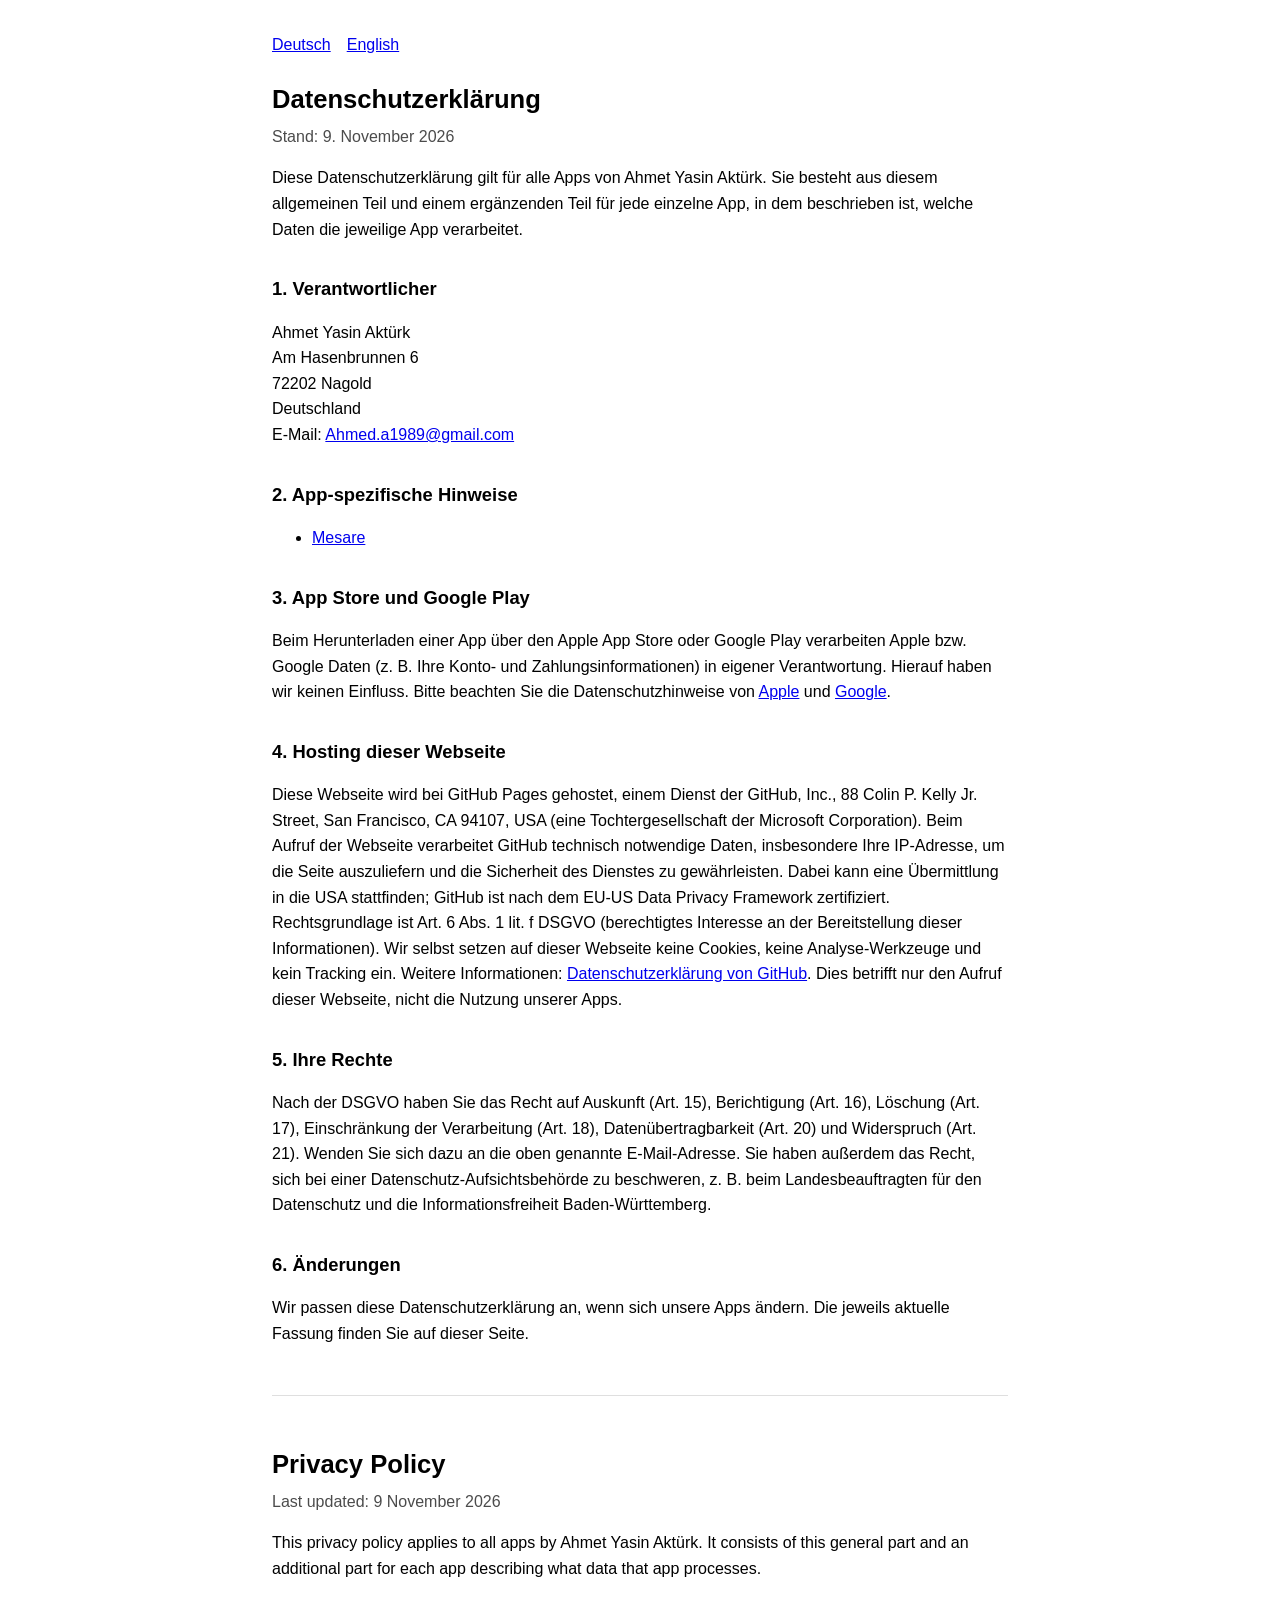
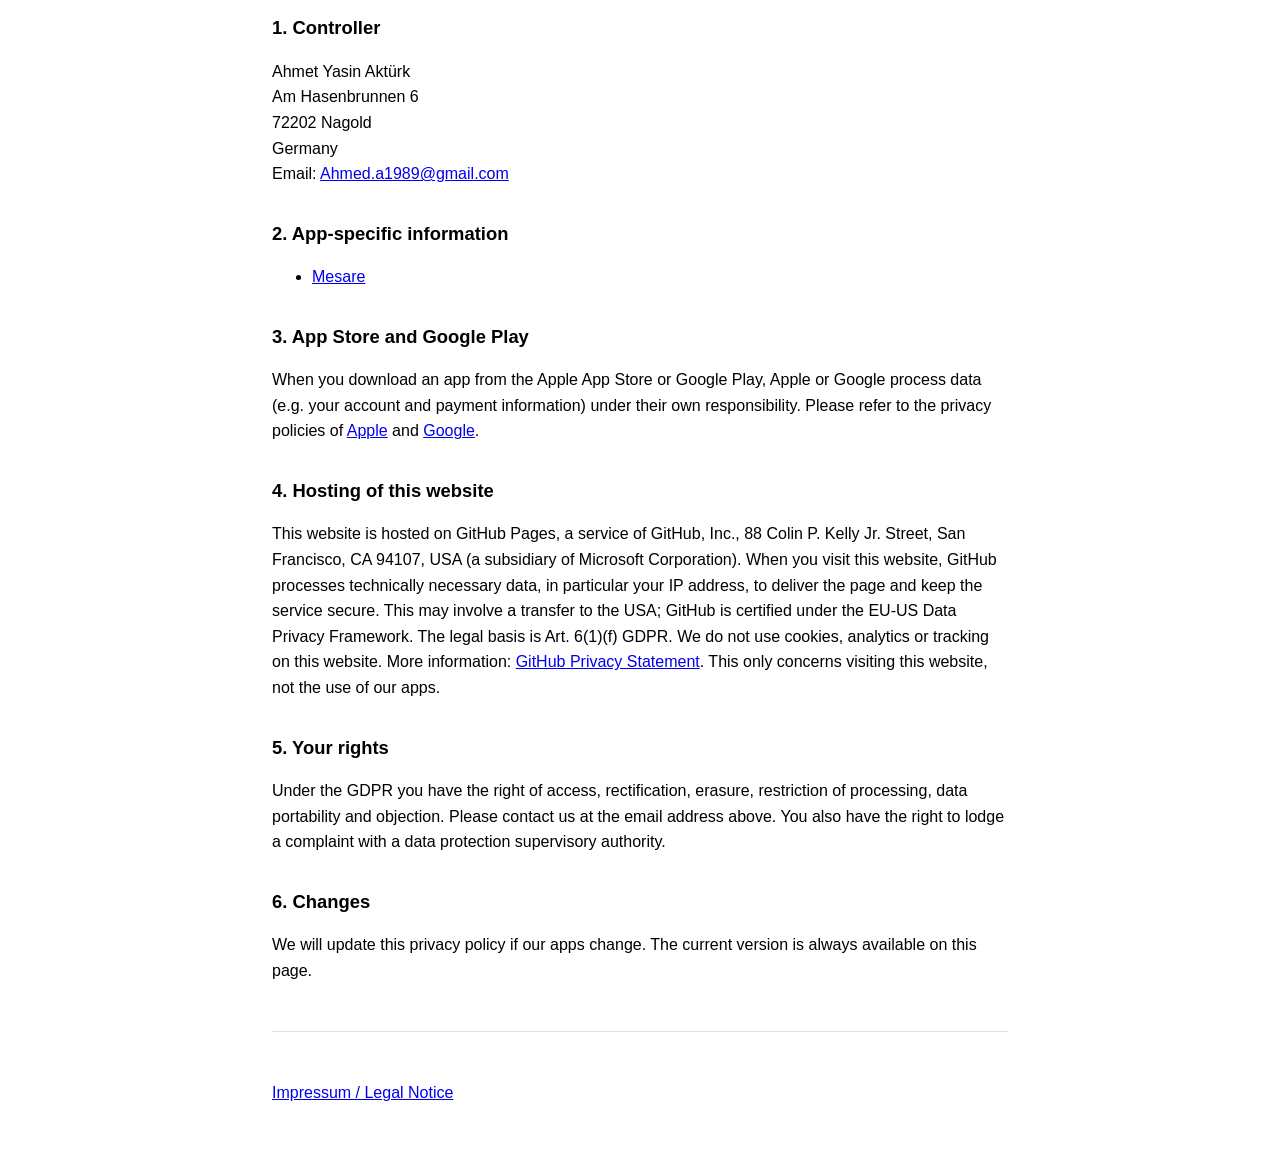
==== datenschutz/index.html @ 158be067 "Datenschutzerklärung und Impressum für alle Apps, mit Mesare Co-Authored-By: Claude Opus 5.5 <norepl" ====
<!doctype html>
<html lang="de">
<head>
<meta charset="utf-8">
<meta name="viewport" content="width=device-width, initial-scale=1">
<title>Datenschutzerklärung / Privacy Policy</title>
<link rel="stylesheet" href="../style.css">
</head>
<body>
<nav><a href="#de">Deutsch</a><a href="#en">English</a></nav>

<section id="de">
<h1>Datenschutzerklärung</h1>
<p class="stand">Stand: 9. November 2026</p>
<p>Diese Datenschutzerklärung gilt für alle Apps von Ahmet Yasin Aktürk. Sie besteht aus diesem allgemeinen Teil und einem ergänzenden Teil für jede einzelne App, in dem beschrieben ist, welche Daten die jeweilige App verarbeitet.</p>

<h2>1. Verantwortlicher</h2>
<p>
Ahmet Yasin Aktürk<br>
Am Hasenbrunnen 6<br>
72202 Nagold<br>
Deutschland<br>
E-Mail: <a href="mailto:Ahmed.a1989@gmail.com">Ahmed.a1989@gmail.com</a>
</p>

<h2>2. App-spezifische Hinweise</h2>
<ul>
  <li><a href="mesare/index.html">Mesare</a></li>
</ul>

<h2>3. App Store und Google Play</h2>
<p>Beim Herunterladen einer App über den Apple App Store oder Google Play verarbeiten Apple bzw. Google Daten (z. B. Ihre Konto- und Zahlungsinformationen) in eigener Verantwortung. Hierauf haben wir keinen Einfluss. Bitte beachten Sie die Datenschutzhinweise von <a href="https://www.apple.com/de/legal/privacy/">Apple</a> und <a href="https://policies.google.com/privacy?hl=de">Google</a>.</p>

<h2>4. Hosting dieser Webseite</h2>
<p>Diese Webseite wird bei GitHub Pages gehostet, einem Dienst der GitHub, Inc., 88 Colin P. Kelly Jr. Street, San Francisco, CA 94107, USA (eine Tochtergesellschaft der Microsoft Corporation). Beim Aufruf der Webseite verarbeitet GitHub technisch notwendige Daten, insbesondere Ihre IP-Adresse, um die Seite auszuliefern und die Sicherheit des Dienstes zu gewährleisten. Dabei kann eine Übermittlung in die USA stattfinden; GitHub ist nach dem EU-US Data Privacy Framework zertifiziert. Rechtsgrundlage ist Art. 6 Abs. 1 lit. f DSGVO (berechtigtes Interesse an der Bereitstellung dieser Informationen). Wir selbst setzen auf dieser Webseite keine Cookies, keine Analyse-Werkzeuge und kein Tracking ein. Weitere Informationen: <a href="https://docs.github.com/de/site-policy/privacy-policies/github-general-privacy-statement">Datenschutzerklärung von GitHub</a>. Dies betrifft nur den Aufruf dieser Webseite, nicht die Nutzung unserer Apps.</p>

<h2>5. Ihre Rechte</h2>
<p>Nach der DSGVO haben Sie das Recht auf Auskunft (Art. 15), Berichtigung (Art. 16), Löschung (Art. 17), Einschränkung der Verarbeitung (Art. 18), Datenübertragbarkeit (Art. 20) und Widerspruch (Art. 21). Wenden Sie sich dazu an die oben genannte E-Mail-Adresse. Sie haben außerdem das Recht, sich bei einer Datenschutz-Aufsichtsbehörde zu beschweren, z. B. beim Landesbeauftragten für den Datenschutz und die Informationsfreiheit Baden-Württemberg.</p>

<h2>6. Änderungen</h2>
<p>Wir passen diese Datenschutzerklärung an, wenn sich unsere Apps ändern. Die jeweils aktuelle Fassung finden Sie auf dieser Seite.</p>
</section>

<hr>

<section id="en" lang="en">
<h1>Privacy Policy</h1>
<p class="stand">Last updated: 9 November 2026</p>
<p>This privacy policy applies to all apps by Ahmet Yasin Aktürk. It consists of this general part and an additional part for each app describing what data that app processes.</p>

<h2>1. Controller</h2>
<p>
Ahmet Yasin Aktürk<br>
Am Hasenbrunnen 6<br>
72202 Nagold<br>
Germany<br>
Email: <a href="mailto:Ahmed.a1989@gmail.com">Ahmed.a1989@gmail.com</a>
</p>

<h2>2. App-specific information</h2>
<ul>
  <li><a href="mesare/index.html#en">Mesare</a></li>
</ul>

<h2>3. App Store and Google Play</h2>
<p>When you download an app from the Apple App Store or Google Play, Apple or Google process data (e.g. your account and payment information) under their own responsibility. Please refer to the privacy policies of <a href="https://www.apple.com/legal/privacy/">Apple</a> and <a href="https://policies.google.com/privacy">Google</a>.</p>

<h2>4. Hosting of this website</h2>
<p>This website is hosted on GitHub Pages, a service of GitHub, Inc., 88 Colin P. Kelly Jr. Street, San Francisco, CA 94107, USA (a subsidiary of Microsoft Corporation). When you visit this website, GitHub processes technically necessary data, in particular your IP address, to deliver the page and keep the service secure. This may involve a transfer to the USA; GitHub is certified under the EU-US Data Privacy Framework. The legal basis is Art. 6(1)(f) GDPR. We do not use cookies, analytics or tracking on this website. More information: <a href="https://docs.github.com/en/site-policy/privacy-policies/github-general-privacy-statement">GitHub Privacy Statement</a>. This only concerns visiting this website, not the use of our apps.</p>

<h2>5. Your rights</h2>
<p>Under the GDPR you have the right of access, rectification, erasure, restriction of processing, data portability and objection. Please contact us at the email address above. You also have the right to lodge a complaint with a data protection supervisory authority.</p>

<h2>6. Changes</h2>
<p>We will update this privacy policy if our apps change. The current version is always available on this page.</p>
</section>
<hr>
<p><a href="../impressum/index.html">Impressum / Legal Notice</a></p>
</body>
</html>
---- style.css ----
:root { color-scheme: light dark; }
body { font-family: -apple-system, BlinkMacSystemFont, "Segoe UI", Roboto, sans-serif; line-height: 1.6; max-width: 46rem; margin: 0 auto; padding: 2rem 1rem; }
h1 { font-size: 1.6rem; margin-bottom: .25rem; }
h2 { font-size: 1.15rem; margin-top: 2rem; }
.stand { opacity: .7; margin-top: 0; }
nav a { margin-right: 1rem; }
hr { margin: 3rem 0; border: none; border-top: 1px solid #8884; }
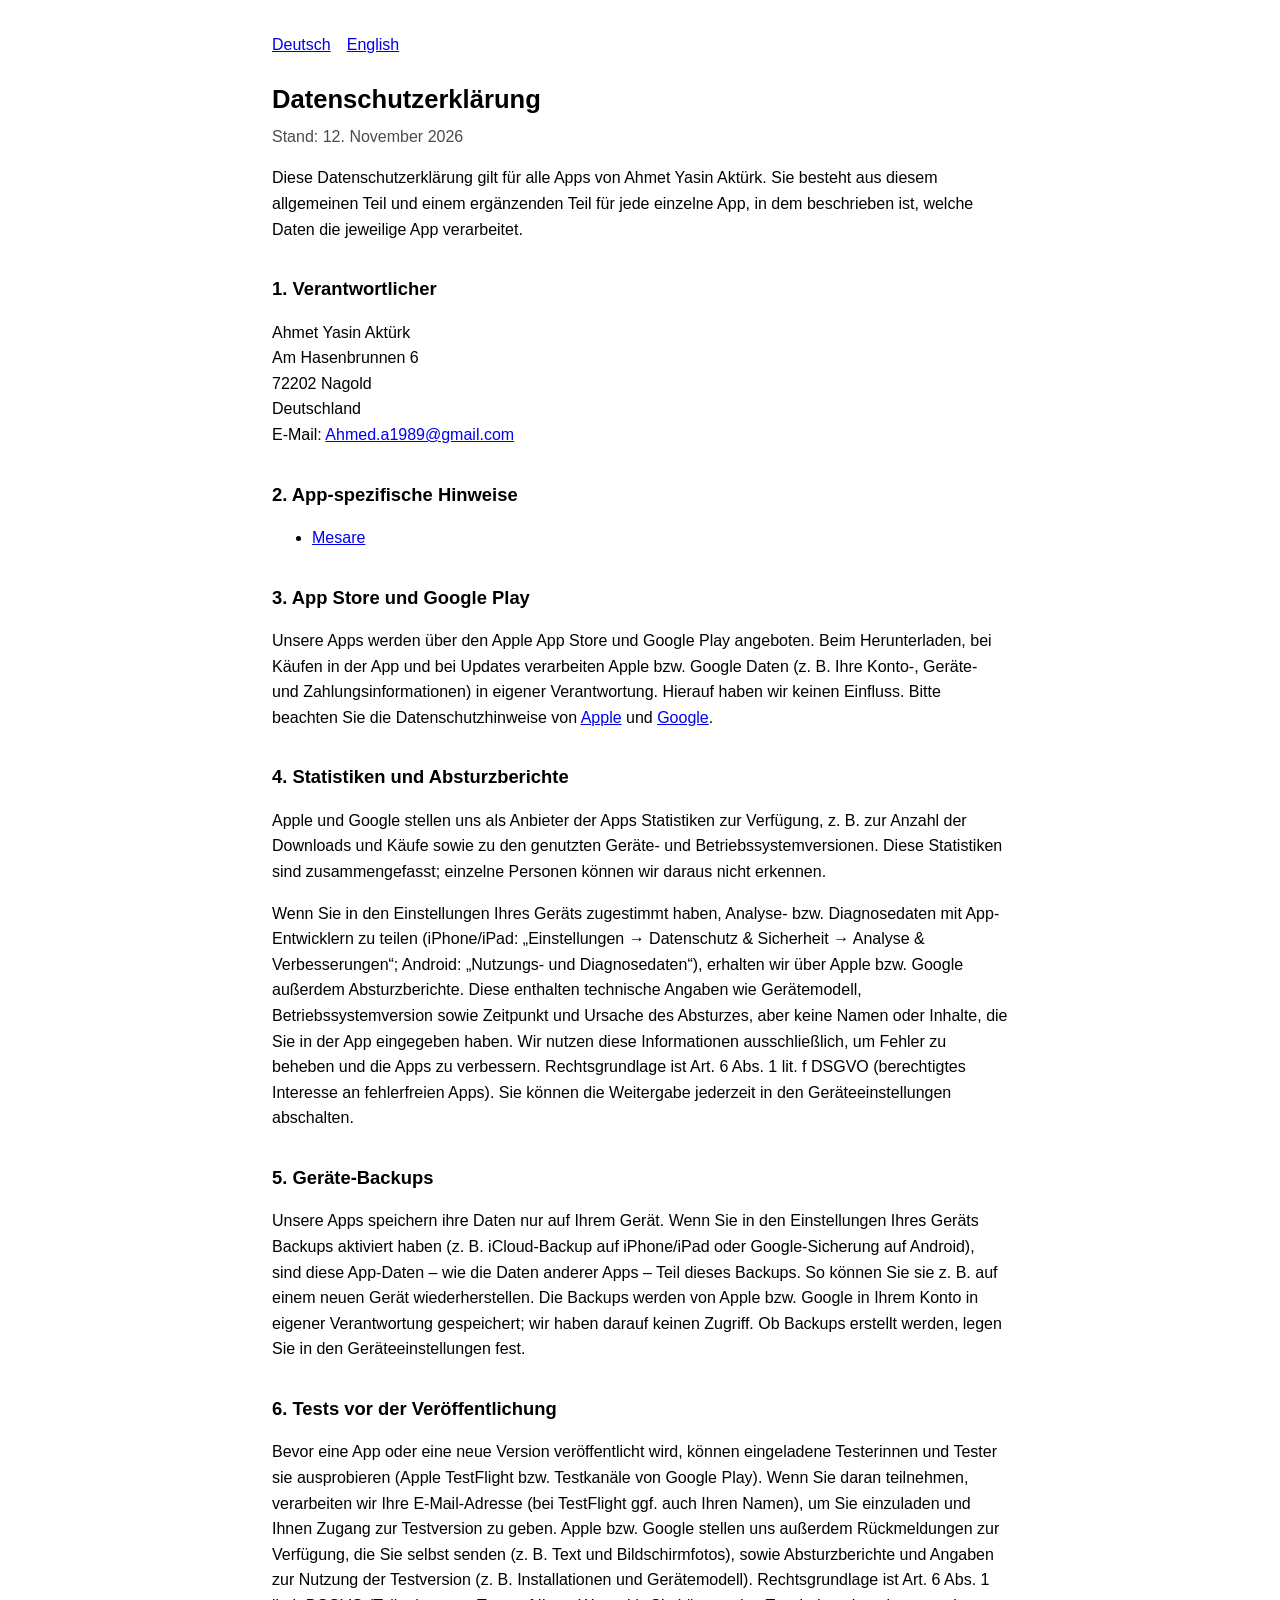
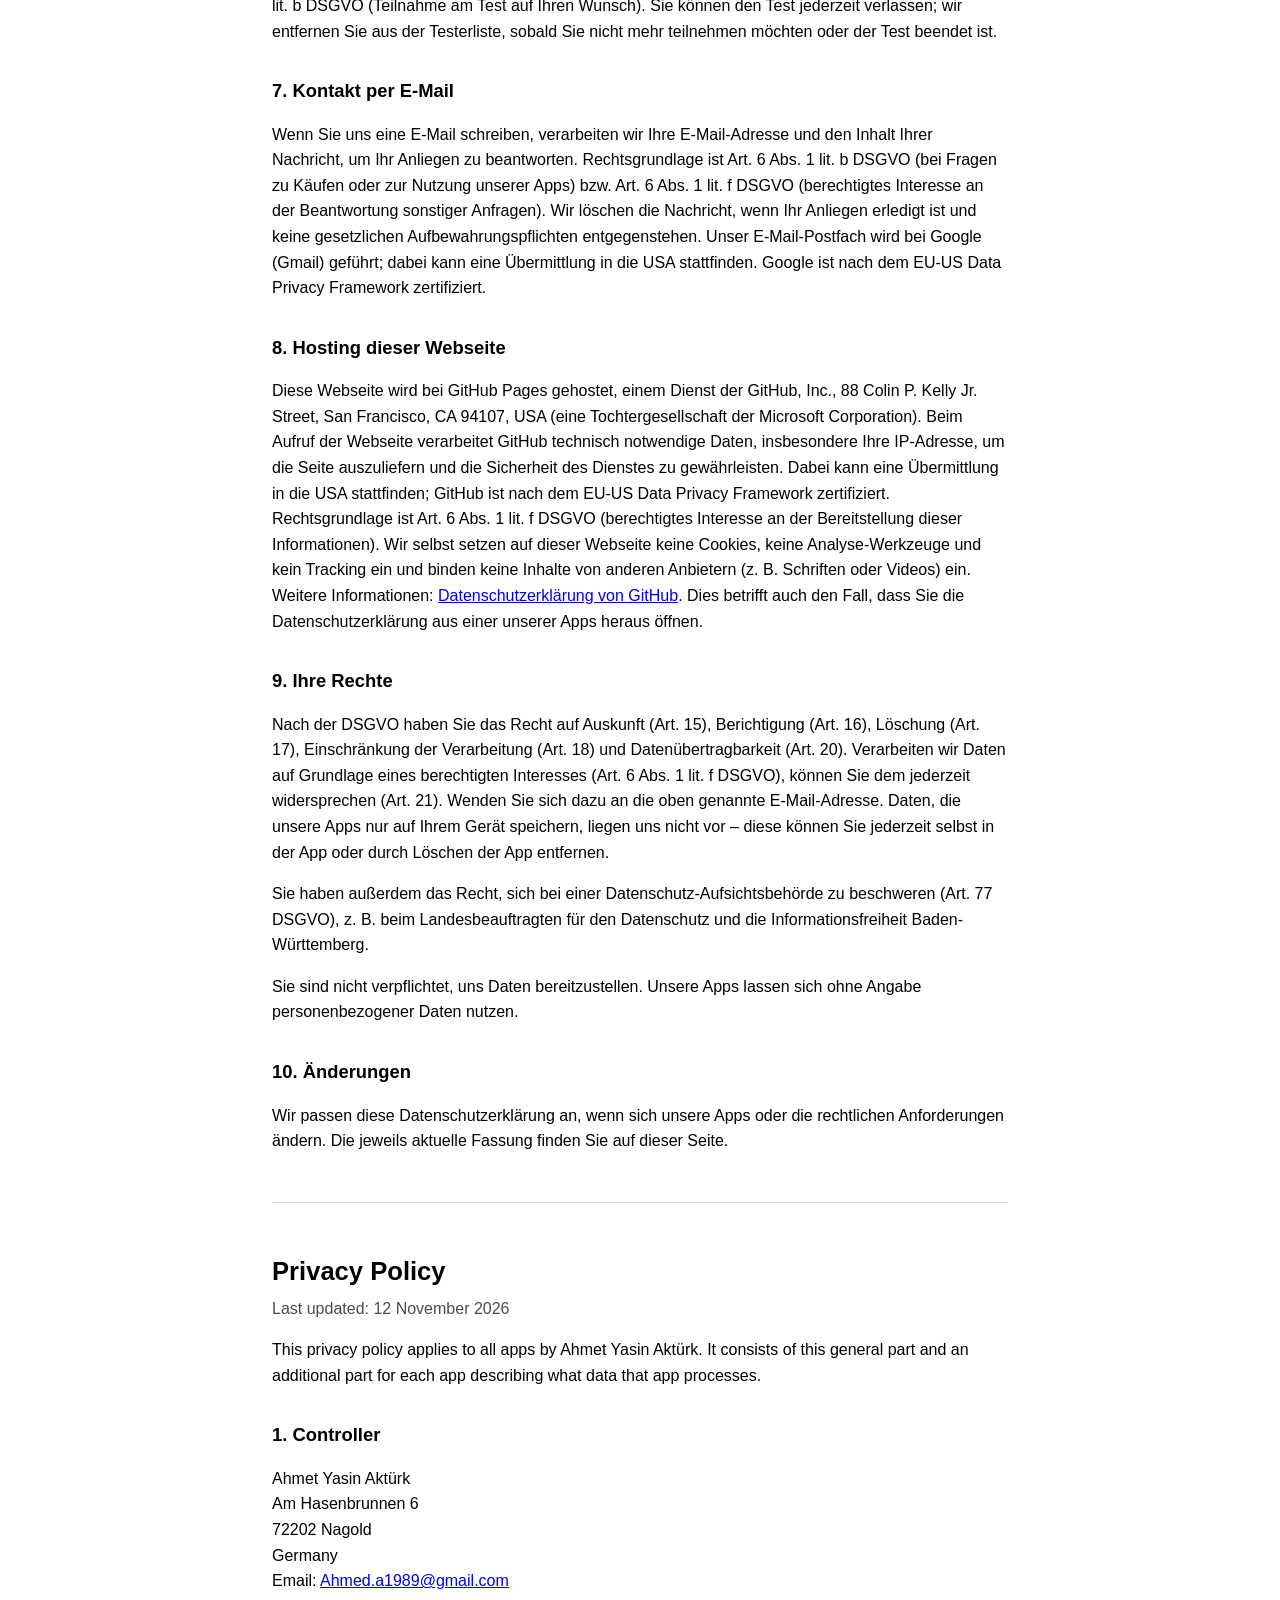
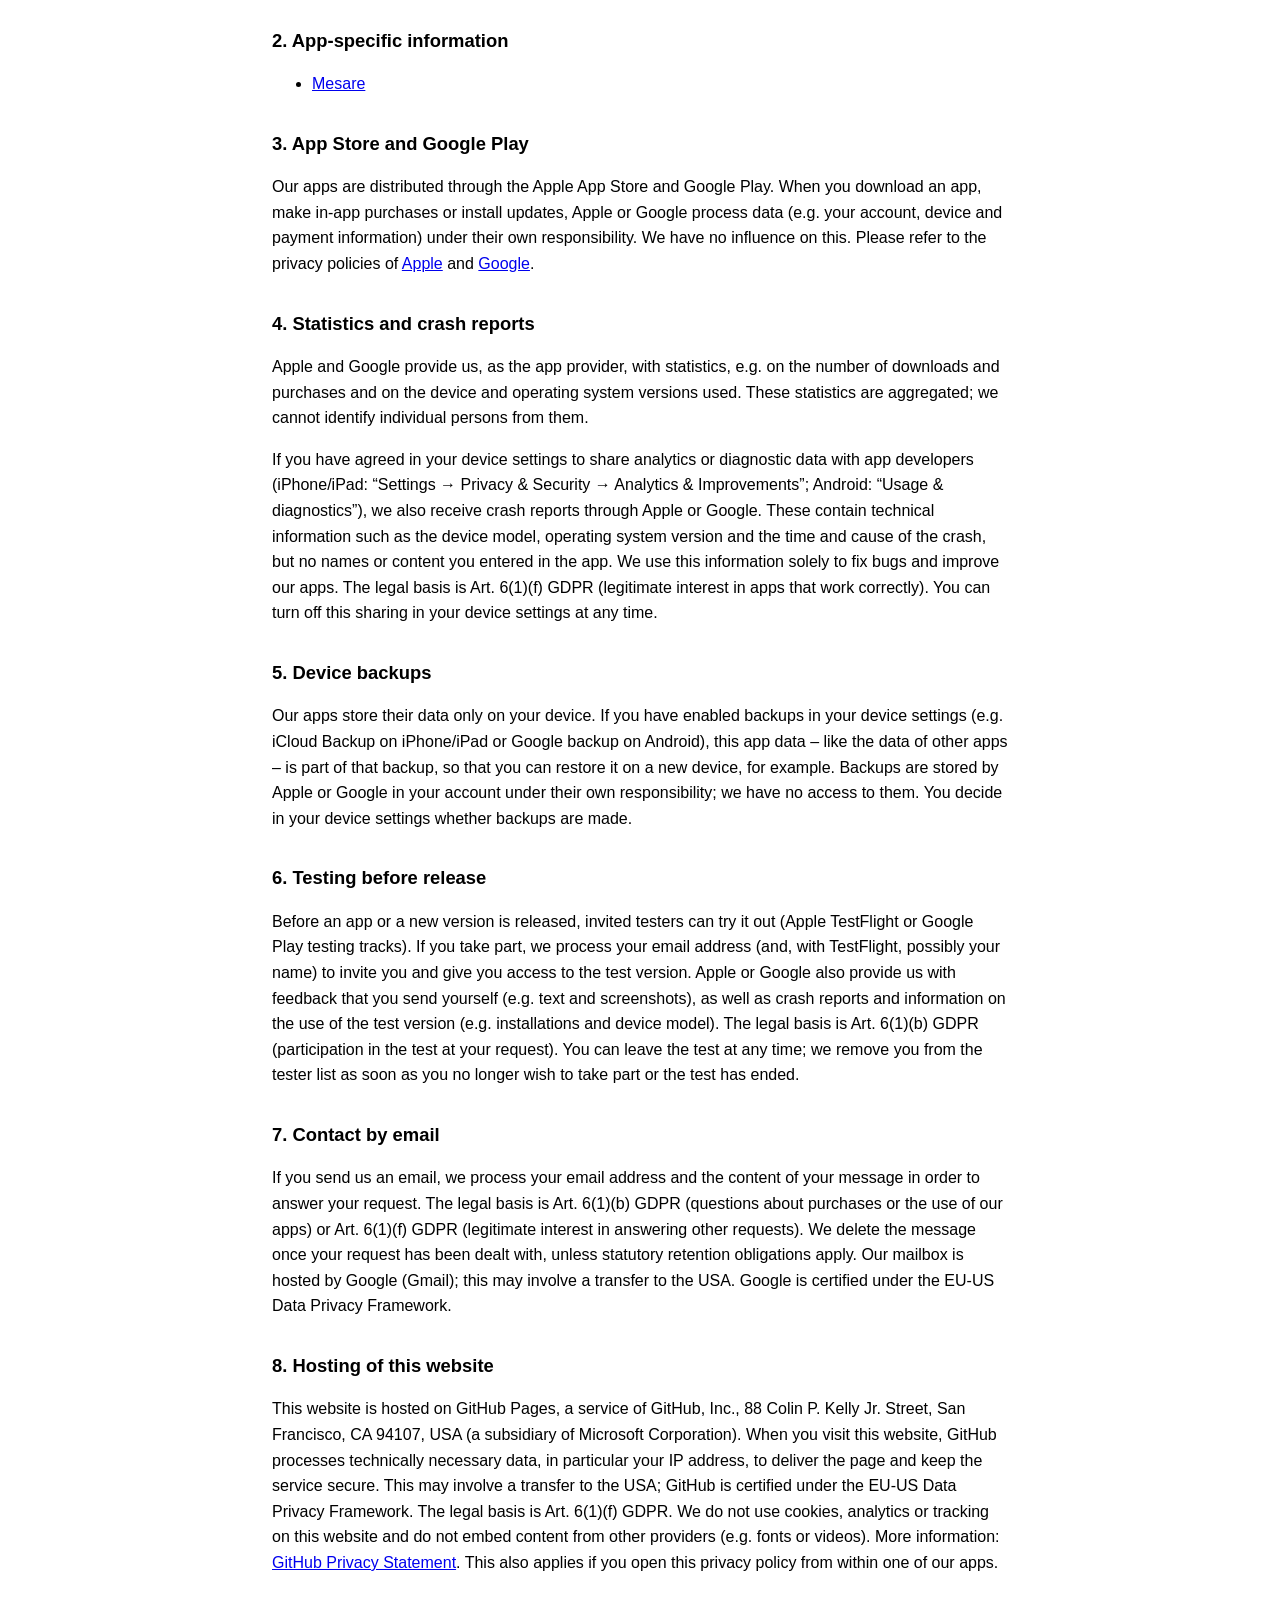
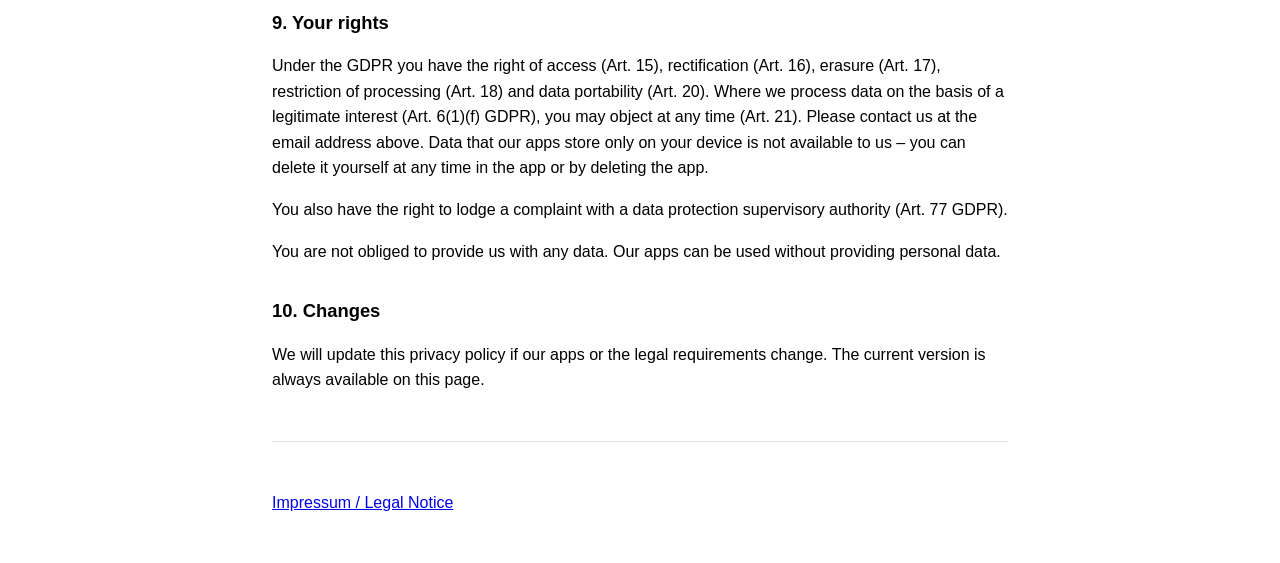
==== commit 1272ea02: "Datenschutz: Statistiken/Absturzberichte, Geräte-Backups, Tests, E-Mail-Kontakt ergänzt Co-Authored-" ====
--- a/datenschutz/index.html
+++ b/datenschutz/index.html
@@ -11,7 +11,7 @@
 
 <section id="de">
 <h1>Datenschutzerklärung</h1>
-<p class="stand">Stand: 9. November 2026</p>
+<p class="stand">Stand: 12. November 2026</p>
 <p>Diese Datenschutzerklärung gilt für alle Apps von Ahmet Yasin Aktürk. Sie besteht aus diesem allgemeinen Teil und einem ergänzenden Teil für jede einzelne App, in dem beschrieben ist, welche Daten die jeweilige App verarbeitet.</p>
 
 <h2>1. Verantwortlicher</h2>
@@ -29,23 +29,38 @@
 </ul>
 
 <h2>3. App Store und Google Play</h2>
-<p>Beim Herunterladen einer App über den Apple App Store oder Google Play verarbeiten Apple bzw. Google Daten (z. B. Ihre Konto- und Zahlungsinformationen) in eigener Verantwortung. Hierauf haben wir keinen Einfluss. Bitte beachten Sie die Datenschutzhinweise von <a href="https://www.apple.com/de/legal/privacy/">Apple</a> und <a href="https://policies.google.com/privacy?hl=de">Google</a>.</p>
+<p>Unsere Apps werden über den Apple App Store und Google Play angeboten. Beim Herunterladen, bei Käufen in der App und bei Updates verarbeiten Apple bzw. Google Daten (z. B. Ihre Konto-, Geräte- und Zahlungsinformationen) in eigener Verantwortung. Hierauf haben wir keinen Einfluss. Bitte beachten Sie die Datenschutzhinweise von <a href="https://www.apple.com/de/legal/privacy/">Apple</a> und <a href="https://policies.google.com/privacy?hl=de">Google</a>.</p>
 
-<h2>4. Hosting dieser Webseite</h2>
-<p>Diese Webseite wird bei GitHub Pages gehostet, einem Dienst der GitHub, Inc., 88 Colin P. Kelly Jr. Street, San Francisco, CA 94107, USA (eine Tochtergesellschaft der Microsoft Corporation). Beim Aufruf der Webseite verarbeitet GitHub technisch notwendige Daten, insbesondere Ihre IP-Adresse, um die Seite auszuliefern und die Sicherheit des Dienstes zu gewährleisten. Dabei kann eine Übermittlung in die USA stattfinden; GitHub ist nach dem EU-US Data Privacy Framework zertifiziert. Rechtsgrundlage ist Art. 6 Abs. 1 lit. f DSGVO (berechtigtes Interesse an der Bereitstellung dieser Informationen). Wir selbst setzen auf dieser Webseite keine Cookies, keine Analyse-Werkzeuge und kein Tracking ein. Weitere Informationen: <a href="https://docs.github.com/de/site-policy/privacy-policies/github-general-privacy-statement">Datenschutzerklärung von GitHub</a>. Dies betrifft nur den Aufruf dieser Webseite, nicht die Nutzung unserer Apps.</p>
+<h2>4. Statistiken und Absturzberichte</h2>
+<p>Apple und Google stellen uns als Anbieter der Apps Statistiken zur Verfügung, z. B. zur Anzahl der Downloads und Käufe sowie zu den genutzten Geräte- und Betriebssystemversionen. Diese Statistiken sind zusammengefasst; einzelne Personen können wir daraus nicht erkennen.</p>
+<p>Wenn Sie in den Einstellungen Ihres Geräts zugestimmt haben, Analyse- bzw. Diagnosedaten mit App-Entwicklern zu teilen (iPhone/iPad: „Einstellungen → Datenschutz &amp; Sicherheit → Analyse &amp; Verbesserungen“; Android: „Nutzungs- und Diagnosedaten“), erhalten wir über Apple bzw. Google außerdem Absturzberichte. Diese enthalten technische Angaben wie Gerätemodell, Betriebssystemversion sowie Zeitpunkt und Ursache des Absturzes, aber keine Namen oder Inhalte, die Sie in der App eingegeben haben. Wir nutzen diese Informationen ausschließlich, um Fehler zu beheben und die Apps zu verbessern. Rechtsgrundlage ist Art. 6 Abs. 1 lit. f DSGVO (berechtigtes Interesse an fehlerfreien Apps). Sie können die Weitergabe jederzeit in den Geräteeinstellungen abschalten.</p>
 
-<h2>5. Ihre Rechte</h2>
-<p>Nach der DSGVO haben Sie das Recht auf Auskunft (Art. 15), Berichtigung (Art. 16), Löschung (Art. 17), Einschränkung der Verarbeitung (Art. 18), Datenübertragbarkeit (Art. 20) und Widerspruch (Art. 21). Wenden Sie sich dazu an die oben genannte E-Mail-Adresse. Sie haben außerdem das Recht, sich bei einer Datenschutz-Aufsichtsbehörde zu beschweren, z. B. beim Landesbeauftragten für den Datenschutz und die Informationsfreiheit Baden-Württemberg.</p>
+<h2>5. Geräte-Backups</h2>
+<p>Unsere Apps speichern ihre Daten nur auf Ihrem Gerät. Wenn Sie in den Einstellungen Ihres Geräts Backups aktiviert haben (z. B. iCloud-Backup auf iPhone/iPad oder Google-Sicherung auf Android), sind diese App-Daten – wie die Daten anderer Apps – Teil dieses Backups. So können Sie sie z. B. auf einem neuen Gerät wiederherstellen. Die Backups werden von Apple bzw. Google in Ihrem Konto in eigener Verantwortung gespeichert; wir haben darauf keinen Zugriff. Ob Backups erstellt werden, legen Sie in den Geräteeinstellungen fest.</p>
 
-<h2>6. Änderungen</h2>
-<p>Wir passen diese Datenschutzerklärung an, wenn sich unsere Apps ändern. Die jeweils aktuelle Fassung finden Sie auf dieser Seite.</p>
+<h2>6. Tests vor der Veröffentlichung</h2>
+<p>Bevor eine App oder eine neue Version veröffentlicht wird, können eingeladene Testerinnen und Tester sie ausprobieren (Apple TestFlight bzw. Testkanäle von Google Play). Wenn Sie daran teilnehmen, verarbeiten wir Ihre E-Mail-Adresse (bei TestFlight ggf. auch Ihren Namen), um Sie einzuladen und Ihnen Zugang zur Testversion zu geben. Apple bzw. Google stellen uns außerdem Rückmeldungen zur Verfügung, die Sie selbst senden (z. B. Text und Bildschirmfotos), sowie Absturzberichte und Angaben zur Nutzung der Testversion (z. B. Installationen und Gerätemodell). Rechtsgrundlage ist Art. 6 Abs. 1 lit. b DSGVO (Teilnahme am Test auf Ihren Wunsch). Sie können den Test jederzeit verlassen; wir entfernen Sie aus der Testerliste, sobald Sie nicht mehr teilnehmen möchten oder der Test beendet ist.</p>
+
+<h2>7. Kontakt per E-Mail</h2>
+<p>Wenn Sie uns eine E-Mail schreiben, verarbeiten wir Ihre E-Mail-Adresse und den Inhalt Ihrer Nachricht, um Ihr Anliegen zu beantworten. Rechtsgrundlage ist Art. 6 Abs. 1 lit. b DSGVO (bei Fragen zu Käufen oder zur Nutzung unserer Apps) bzw. Art. 6 Abs. 1 lit. f DSGVO (berechtigtes Interesse an der Beantwortung sonstiger Anfragen). Wir löschen die Nachricht, wenn Ihr Anliegen erledigt ist und keine gesetzlichen Aufbewahrungspflichten entgegenstehen. Unser E-Mail-Postfach wird bei Google (Gmail) geführt; dabei kann eine Übermittlung in die USA stattfinden. Google ist nach dem EU-US Data Privacy Framework zertifiziert.</p>
+
+<h2>8. Hosting dieser Webseite</h2>
+<p>Diese Webseite wird bei GitHub Pages gehostet, einem Dienst der GitHub, Inc., 88 Colin P. Kelly Jr. Street, San Francisco, CA 94107, USA (eine Tochtergesellschaft der Microsoft Corporation). Beim Aufruf der Webseite verarbeitet GitHub technisch notwendige Daten, insbesondere Ihre IP-Adresse, um die Seite auszuliefern und die Sicherheit des Dienstes zu gewährleisten. Dabei kann eine Übermittlung in die USA stattfinden; GitHub ist nach dem EU-US Data Privacy Framework zertifiziert. Rechtsgrundlage ist Art. 6 Abs. 1 lit. f DSGVO (berechtigtes Interesse an der Bereitstellung dieser Informationen). Wir selbst setzen auf dieser Webseite keine Cookies, keine Analyse-Werkzeuge und kein Tracking ein und binden keine Inhalte von anderen Anbietern (z. B. Schriften oder Videos) ein. Weitere Informationen: <a href="https://docs.github.com/de/site-policy/privacy-policies/github-general-privacy-statement">Datenschutzerklärung von GitHub</a>. Dies betrifft auch den Fall, dass Sie die Datenschutzerklärung aus einer unserer Apps heraus öffnen.</p>
+
+<h2>9. Ihre Rechte</h2>
+<p>Nach der DSGVO haben Sie das Recht auf Auskunft (Art. 15), Berichtigung (Art. 16), Löschung (Art. 17), Einschränkung der Verarbeitung (Art. 18) und Datenübertragbarkeit (Art. 20). Verarbeiten wir Daten auf Grundlage eines berechtigten Interesses (Art. 6 Abs. 1 lit. f DSGVO), können Sie dem jederzeit widersprechen (Art. 21). Wenden Sie sich dazu an die oben genannte E-Mail-Adresse. Daten, die unsere Apps nur auf Ihrem Gerät speichern, liegen uns nicht vor – diese können Sie jederzeit selbst in der App oder durch Löschen der App entfernen.</p>
+<p>Sie haben außerdem das Recht, sich bei einer Datenschutz-Aufsichtsbehörde zu beschweren (Art. 77 DSGVO), z. B. beim Landesbeauftragten für den Datenschutz und die Informationsfreiheit Baden-Württemberg.</p>
+<p>Sie sind nicht verpflichtet, uns Daten bereitzustellen. Unsere Apps lassen sich ohne Angabe personenbezogener Daten nutzen.</p>
+
+<h2>10. Änderungen</h2>
+<p>Wir passen diese Datenschutzerklärung an, wenn sich unsere Apps oder die rechtlichen Anforderungen ändern. Die jeweils aktuelle Fassung finden Sie auf dieser Seite.</p>
 </section>
 
 <hr>
 
 <section id="en" lang="en">
 <h1>Privacy Policy</h1>
-<p class="stand">Last updated: 9 November 2026</p>
+<p class="stand">Last updated: 12 November 2026</p>
 <p>This privacy policy applies to all apps by Ahmet Yasin Aktürk. It consists of this general part and an additional part for each app describing what data that app processes.</p>
 
 <h2>1. Controller</h2>
@@ -63,16 +78,31 @@
 </ul>
 
 <h2>3. App Store and Google Play</h2>
-<p>When you download an app from the Apple App Store or Google Play, Apple or Google process data (e.g. your account and payment information) under their own responsibility. Please refer to the privacy policies of <a href="https://www.apple.com/legal/privacy/">Apple</a> and <a href="https://policies.google.com/privacy">Google</a>.</p>
+<p>Our apps are distributed through the Apple App Store and Google Play. When you download an app, make in-app purchases or install updates, Apple or Google process data (e.g. your account, device and payment information) under their own responsibility. We have no influence on this. Please refer to the privacy policies of <a href="https://www.apple.com/legal/privacy/">Apple</a> and <a href="https://policies.google.com/privacy">Google</a>.</p>
 
-<h2>4. Hosting of this website</h2>
-<p>This website is hosted on GitHub Pages, a service of GitHub, Inc., 88 Colin P. Kelly Jr. Street, San Francisco, CA 94107, USA (a subsidiary of Microsoft Corporation). When you visit this website, GitHub processes technically necessary data, in particular your IP address, to deliver the page and keep the service secure. This may involve a transfer to the USA; GitHub is certified under the EU-US Data Privacy Framework. The legal basis is Art. 6(1)(f) GDPR. We do not use cookies, analytics or tracking on this website. More information: <a href="https://docs.github.com/en/site-policy/privacy-policies/github-general-privacy-statement">GitHub Privacy Statement</a>. This only concerns visiting this website, not the use of our apps.</p>
+<h2>4. Statistics and crash reports</h2>
+<p>Apple and Google provide us, as the app provider, with statistics, e.g. on the number of downloads and purchases and on the device and operating system versions used. These statistics are aggregated; we cannot identify individual persons from them.</p>
+<p>If you have agreed in your device settings to share analytics or diagnostic data with app developers (iPhone/iPad: “Settings → Privacy &amp; Security → Analytics &amp; Improvements”; Android: “Usage &amp; diagnostics”), we also receive crash reports through Apple or Google. These contain technical information such as the device model, operating system version and the time and cause of the crash, but no names or content you entered in the app. We use this information solely to fix bugs and improve our apps. The legal basis is Art. 6(1)(f) GDPR (legitimate interest in apps that work correctly). You can turn off this sharing in your device settings at any time.</p>
 
-<h2>5. Your rights</h2>
-<p>Under the GDPR you have the right of access, rectification, erasure, restriction of processing, data portability and objection. Please contact us at the email address above. You also have the right to lodge a complaint with a data protection supervisory authority.</p>
+<h2>5. Device backups</h2>
+<p>Our apps store their data only on your device. If you have enabled backups in your device settings (e.g. iCloud Backup on iPhone/iPad or Google backup on Android), this app data – like the data of other apps – is part of that backup, so that you can restore it on a new device, for example. Backups are stored by Apple or Google in your account under their own responsibility; we have no access to them. You decide in your device settings whether backups are made.</p>
 
-<h2>6. Changes</h2>
-<p>We will update this privacy policy if our apps change. The current version is always available on this page.</p>
+<h2>6. Testing before release</h2>
+<p>Before an app or a new version is released, invited testers can try it out (Apple TestFlight or Google Play testing tracks). If you take part, we process your email address (and, with TestFlight, possibly your name) to invite you and give you access to the test version. Apple or Google also provide us with feedback that you send yourself (e.g. text and screenshots), as well as crash reports and information on the use of the test version (e.g. installations and device model). The legal basis is Art. 6(1)(b) GDPR (participation in the test at your request). You can leave the test at any time; we remove you from the tester list as soon as you no longer wish to take part or the test has ended.</p>
+
+<h2>7. Contact by email</h2>
+<p>If you send us an email, we process your email address and the content of your message in order to answer your request. The legal basis is Art. 6(1)(b) GDPR (questions about purchases or the use of our apps) or Art. 6(1)(f) GDPR (legitimate interest in answering other requests). We delete the message once your request has been dealt with, unless statutory retention obligations apply. Our mailbox is hosted by Google (Gmail); this may involve a transfer to the USA. Google is certified under the EU-US Data Privacy Framework.</p>
+
+<h2>8. Hosting of this website</h2>
+<p>This website is hosted on GitHub Pages, a service of GitHub, Inc., 88 Colin P. Kelly Jr. Street, San Francisco, CA 94107, USA (a subsidiary of Microsoft Corporation). When you visit this website, GitHub processes technically necessary data, in particular your IP address, to deliver the page and keep the service secure. This may involve a transfer to the USA; GitHub is certified under the EU-US Data Privacy Framework. The legal basis is Art. 6(1)(f) GDPR. We do not use cookies, analytics or tracking on this website and do not embed content from other providers (e.g. fonts or videos). More information: <a href="https://docs.github.com/en/site-policy/privacy-policies/github-general-privacy-statement">GitHub Privacy Statement</a>. This also applies if you open this privacy policy from within one of our apps.</p>
+
+<h2>9. Your rights</h2>
+<p>Under the GDPR you have the right of access (Art. 15), rectification (Art. 16), erasure (Art. 17), restriction of processing (Art. 18) and data portability (Art. 20). Where we process data on the basis of a legitimate interest (Art. 6(1)(f) GDPR), you may object at any time (Art. 21). Please contact us at the email address above. Data that our apps store only on your device is not available to us – you can delete it yourself at any time in the app or by deleting the app.</p>
+<p>You also have the right to lodge a complaint with a data protection supervisory authority (Art. 77 GDPR).</p>
+<p>You are not obliged to provide us with any data. Our apps can be used without providing personal data.</p>
+
+<h2>10. Changes</h2>
+<p>We will update this privacy policy if our apps or the legal requirements change. The current version is always available on this page.</p>
 </section>
 <hr>
 <p><a href="../impressum/index.html">Impressum / Legal Notice</a></p>
